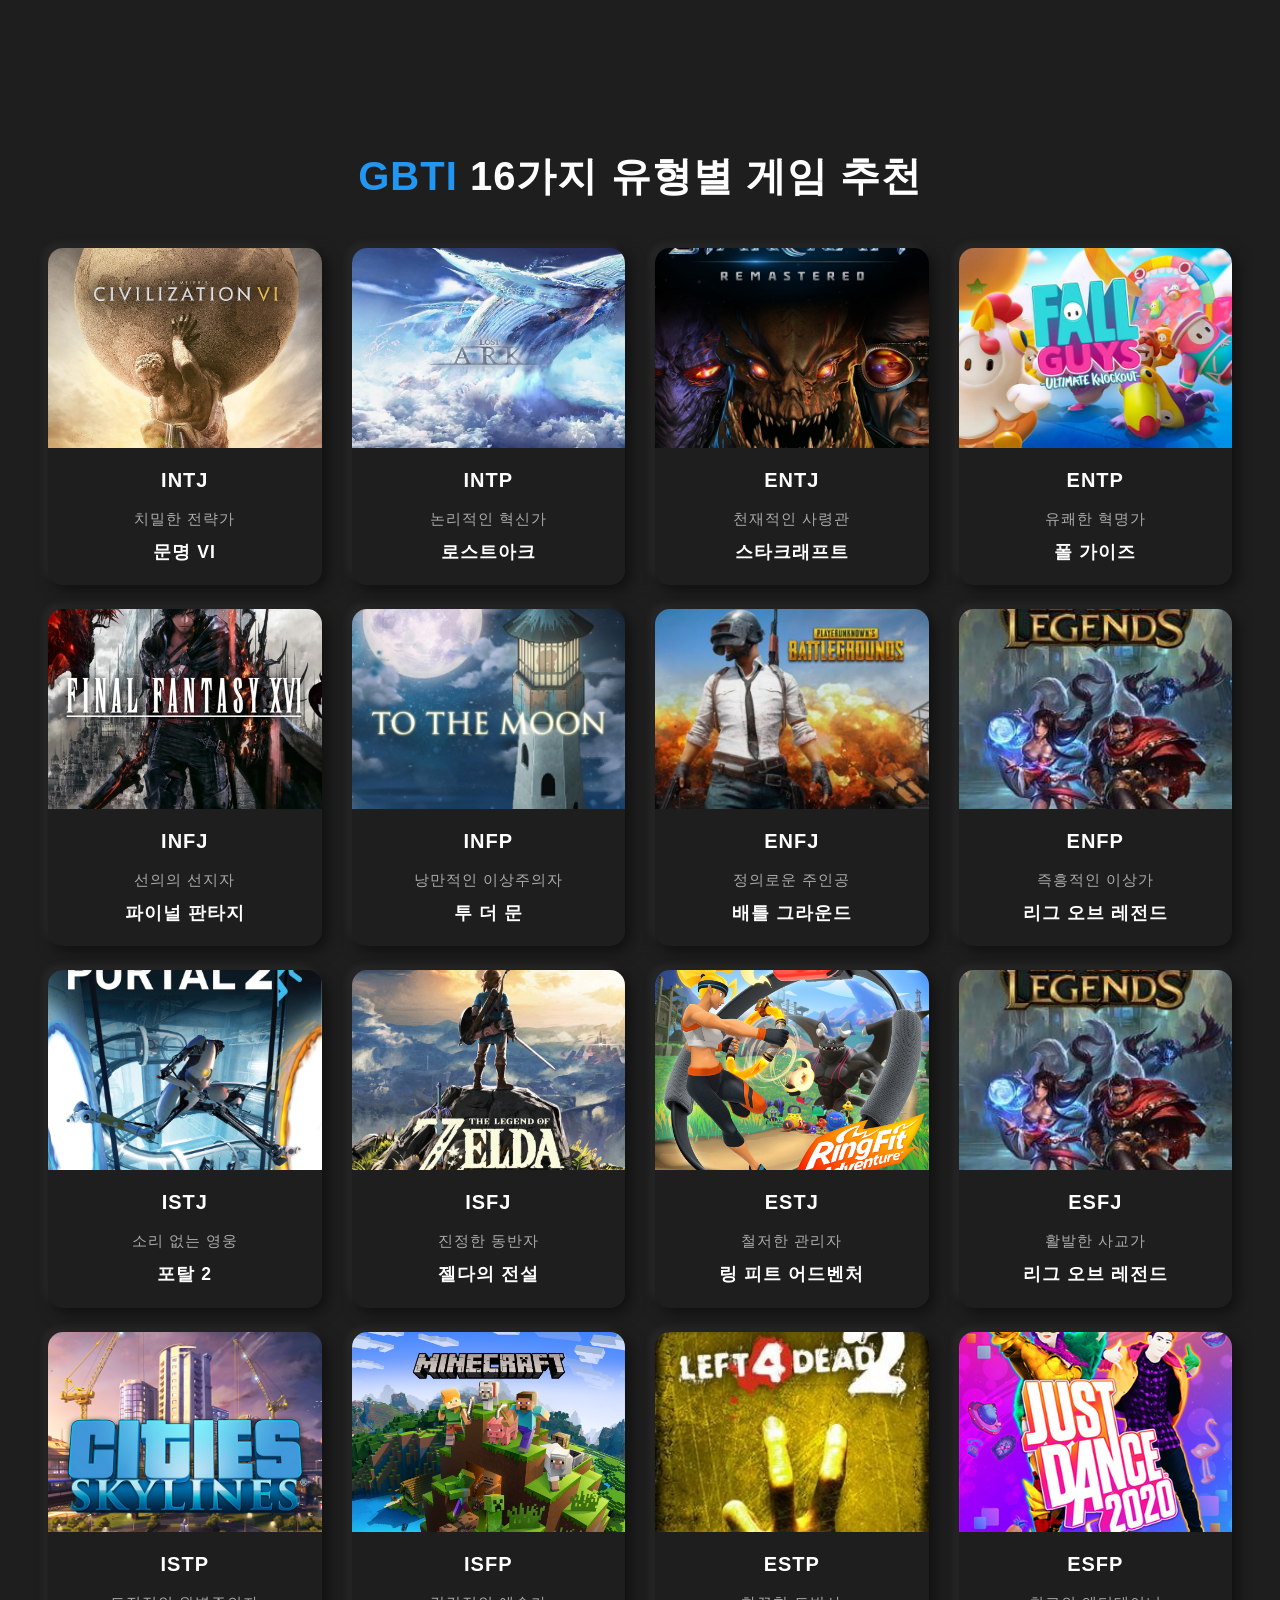
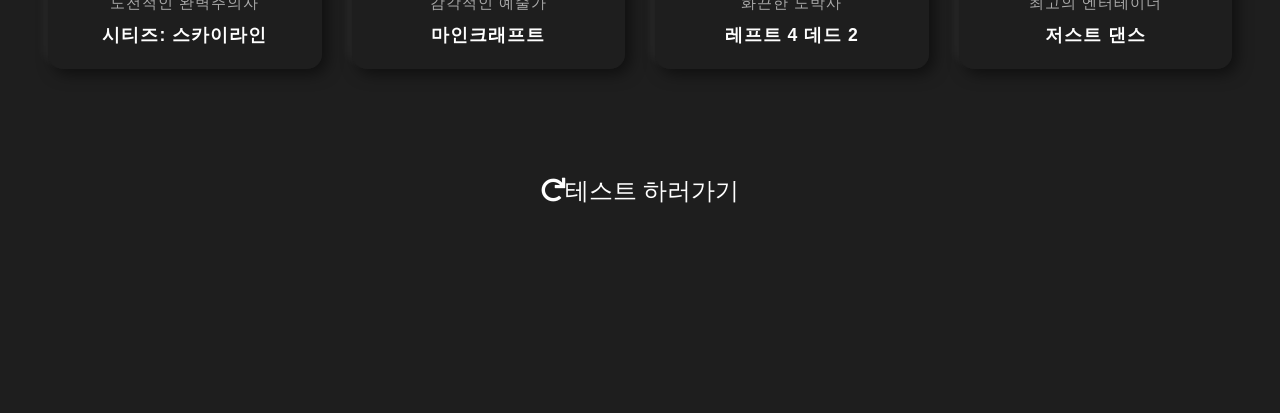
==== all-results.html @ c2b54589 "Initial commit: GBTI game recommendation site" ====
<!doctype html>
<html lang=ko>

  <head>
    <meta charset=UTF-8>
    <meta name=viewport content="width=device-width,initial-scale=1,minimum-scale=1,maximum-scale=1">
    <meta http-equiv=X-UA-Compatible content="ie=edge">
    <meta http-equiv=Content-Security-Policy content=upgrade-insecure-requests>

    <title>GBTI 전체 결과 - 16가지 유형</title>
    <link rel="icon" href="./assets/images/logo.png" type="image/png">
    
    <link rel=stylesheet href=https://cdn.jsdelivr.net/npm/bootstrap@4.5.3/dist/css/bootstrap.min.css integrity=sha384-TX8t27EcRE3e/ihU7zmQxVncDAy5uIKz4rEkgIXeMed4M0jlfIDPvg6uqKI2xXr2 crossorigin=anonymous>
    <link rel=stylesheet href=https://pro.fontawesome.com/releases/v5.10.0/css/all.css integrity=sha384-AYmEC3Yw5cVb3ZcuHtOA93w35dYTsvhLPVnYs9eStHfGJvOvKxVfELGroGkvsg+p crossorigin=anonymous>
    <link rel=stylesheet href=./assets/css/style.css>
    
    <script src=https://code.jquery.com/jquery-3.5.0.js></script>
  </head>

  <body>
    <section class="all-results">
      <div class="container-fluid px-5 mt-5 mb-5">
        <h1 class="text-center mb-5">
          <span class=title-hgl>GBTI</span> 16가지 유형별 게임 추천
        </h1>
        
        <div id="results-grid" class="row">
          <!-- JavaScript로 동적 생성 -->
        </div>

        <div class="text-center mt-5 mb-5">
          <button type=button class="starttest" onclick="location.href='./quiz.html'">
            <i class="fas fa-redo"></i>테스트 하러가기
          </button>
        </div>
      </div>
    </section>

    <script src=./assets/js/main.js></script>
    <script>
      // main.js의 result 객체에서 데이터 가져오기
      const mbtiTypes = ['INTJ', 'INTP', 'ENTJ', 'ENTP', 'INFJ', 'INFP', 'ENFJ', 'ENFP', 
                         'ISTJ', 'ISFJ', 'ESTJ', 'ESFJ', 'ISTP', 'ISFP', 'ESTP', 'ESFP'];
      
      const resultsGrid = document.getElementById('results-grid');
      
      mbtiTypes.forEach(type => {
        const data = result[type];
        if (data) {
          const col = document.createElement('div');
          col.className = 'col-sm-6 col-md-4 col-lg-3 mb-4';
          
          const imgPath = data.img.replace('image/', './assets/images/');
          
          col.innerHTML = `
            <div class="card h-100 result-card" onclick="viewResult('${type}')">
              <img src="${imgPath}" class="card-img-top" alt="${data.game}">
              <div class="card-body d-flex flex-column">
                <h5 class="card-title text-center mb-3">${type}</h5>
                <p class="card-text text-center mb-2" style="color: #aaa; font-size: 0.95rem;">
                  ${data.desc}
                </p>
                <p class="card-text text-center mt-auto">
                  <strong style="font-size: 1.1rem;">${data.game}</strong>
                </p>
              </div>
            </div>
          `;
          
          resultsGrid.appendChild(col);
        }
      });
      
      function viewResult(mbtiType) {
        // localStorage에 MBTI 타입 저장
        localStorage.setItem('mbti', mbtiType);
        
        // result 데이터 변환 및 저장
        const resultData = JSON.parse(JSON.stringify(result[mbtiType]));
        resultData.img = resultData.img.replace('image/', './assets/images/');
        resultData.img1 = resultData.img1.replace('image/', './assets/images/');
        resultData.img2 = resultData.img2.replace('image/', './assets/images/');
        resultData.img3 = resultData.img3.replace('image/', './assets/images/');
        resultData.img4 = resultData.img4.replace('image/', './assets/images/');
        resultData.img5 = resultData.img5.replace('image/', './assets/images/');
        
        localStorage.setItem('resultData', JSON.stringify(resultData));
        
        // 결과 페이지로 이동
        location.href = './result.html';
      }
    </script>

    <style>
      .all-results {
        min-height: 100vh;
        padding: 2rem 0;
      }
      
      .all-results h1 {
        color: white;
        font-weight: bold;
      }
      
      .result-card {
        cursor: pointer;
        transition: all 0.3s ease;
        border-radius: 15px;
        overflow: hidden;
        border: none;
        box-shadow: -5px -5px 10px rgba(255, 255, 255, 0.05),
                    5px 5px 15px rgba(0, 0, 0, 0.5);
        background: #1e1e1e;
      }
      
      .result-card:hover {
        transform: translateY(-10px);
        box-shadow: -8px -8px 15px rgba(255, 255, 255, 0.1),
                    8px 8px 20px rgba(0, 0, 0, 0.7);
      }
      
      .result-card img {
        height: 200px;
        object-fit: cover;
        transition: transform 0.3s ease;
      }
      
      .result-card:hover img {
        transform: scale(1.05);
      }
      
      .result-card .card-body {
        background: #1e1e1e;
        color: white;
      }
      
      .result-card .card-title {
        font-weight: bold;
        color: white;
      }
      
      .result-card .card-text {
        color: #ccc;
      }
      
      .result-card .card-text strong {
        color: white;
      }
      
      .badge-dark {
        background: linear-gradient(135deg, #667eea 0%, #764ba2 100%);
      }
    </style>
  </body>
</html>
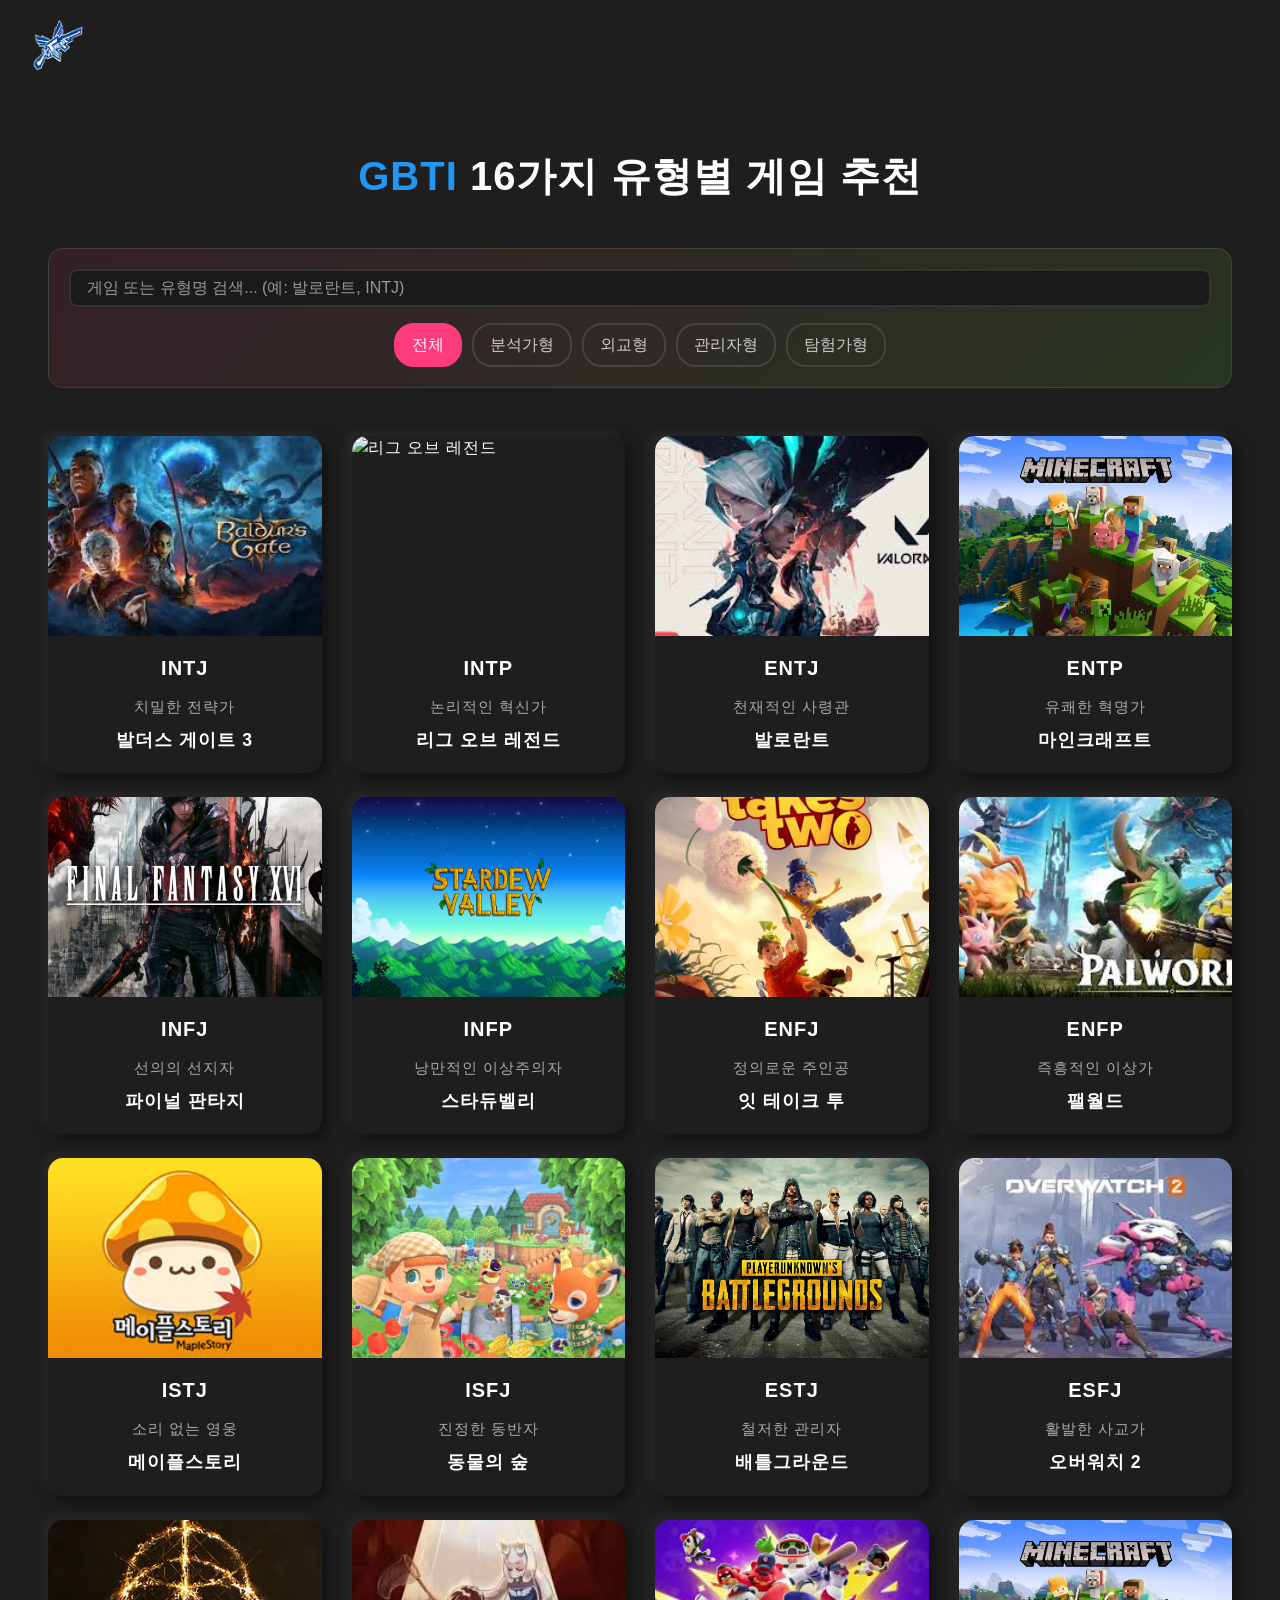
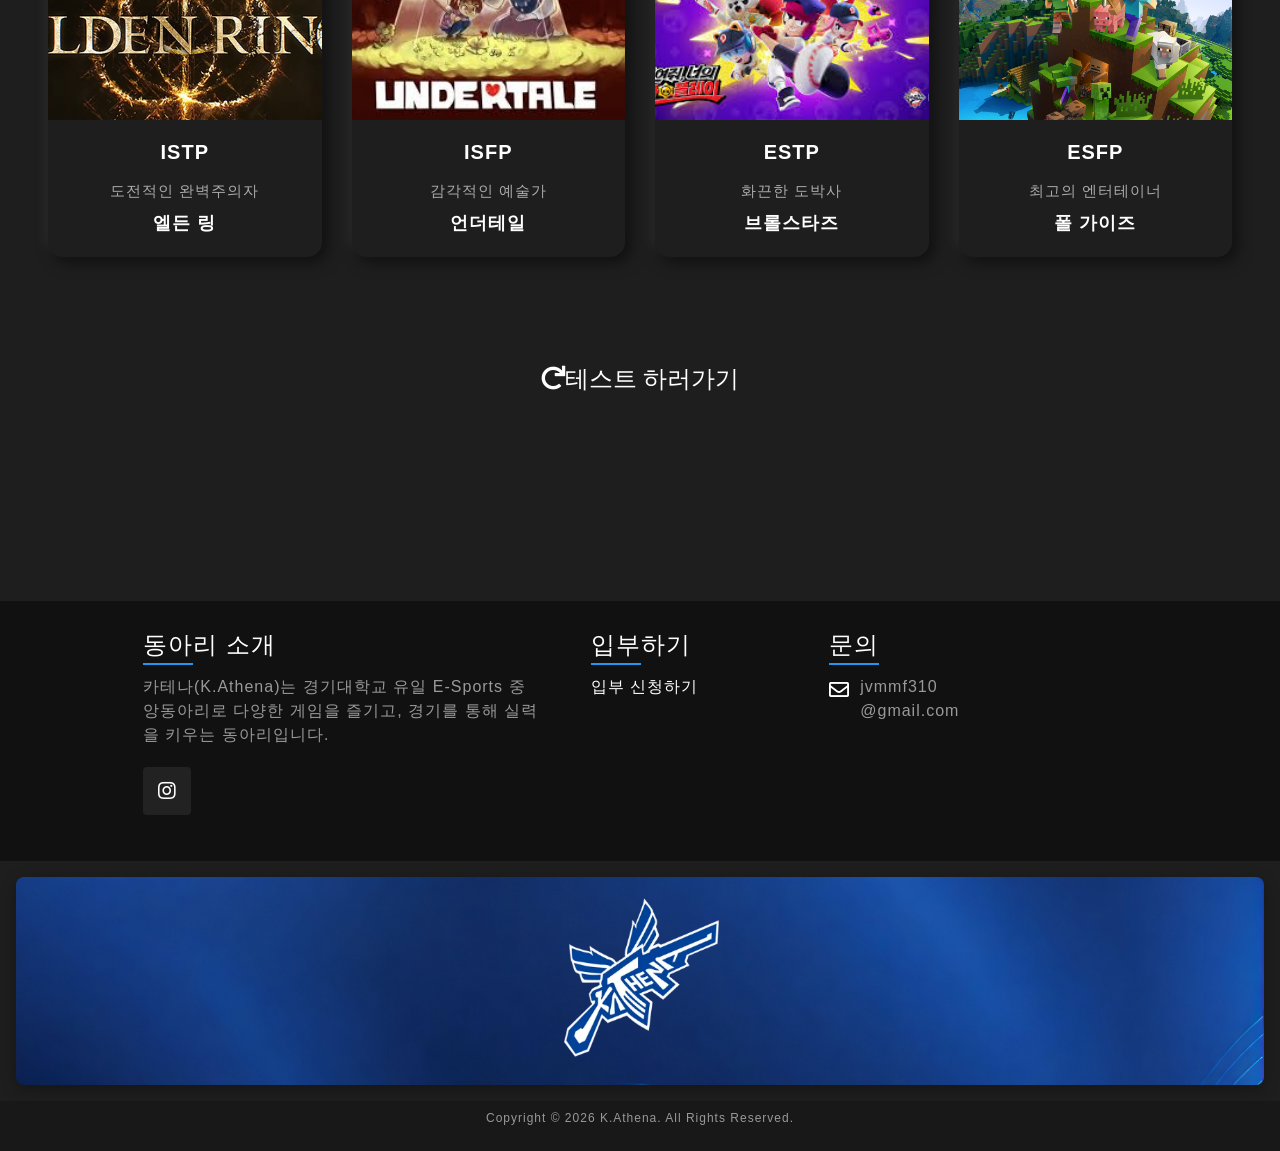
==== commit 00e32507: "Update MBTI game recommendations and improve features - Update all 16 MBTI types with new game selec" ====
--- a/all-results.html
+++ b/all-results.html
@@ -18,11 +18,25 @@
   </head>
 
   <body>
+    <div id="header"></div>
     <section class="all-results">
       <div class="container-fluid px-5 mt-5 mb-5">
         <h1 class="text-center mb-5">
           <span class=title-hgl>GBTI</span> 16가지 유형별 게임 추천
         </h1>
+        
+        <!-- 검색 및 필터 바 -->
+        <div class="search-filter-bar mb-5">
+          <input type="text" id="searchInput" class="form-control search-input" 
+                 placeholder="게임 또는 유형명 검색... (예: 발로란트, INTJ)">
+          <div class="filter-buttons mt-3">
+            <button class="filter-btn active" data-filter="all">전체</button>
+            <button class="filter-btn" data-filter="analyst">분석가형</button>
+            <button class="filter-btn" data-filter="diplomat">외교형</button>
+            <button class="filter-btn" data-filter="manager">관리자형</button>
+            <button class="filter-btn" data-filter="explorer">탐험가형</button>
+          </div>
+        </div>
         
         <div id="results-grid" class="row">
           <!-- JavaScript로 동적 생성 -->
@@ -35,20 +49,58 @@
         </div>
       </div>
     </section>
+    
+    <div id="footer"></div>
 
     <script src=./assets/js/main.js></script>
     <script>
-      // main.js의 result 객체에서 데이터 가져오기
+      const CATEGORIES = {
+        analyst: ['INTJ', 'INTP', 'ENTJ', 'ENTP'],
+        diplomat: ['INFJ', 'INFP', 'ENFJ', 'ENFP'],
+        manager: ['ISTJ', 'ISFJ', 'ESTJ', 'ESFJ'],
+        explorer: ['ISTP', 'ISFP', 'ESTP', 'ESFP']
+      };
+
       const mbtiTypes = ['INTJ', 'INTP', 'ENTJ', 'ENTP', 'INFJ', 'INFP', 'ENFJ', 'ENFP', 
                          'ISTJ', 'ISFJ', 'ESTJ', 'ESFJ', 'ISTP', 'ISFP', 'ESTP', 'ESFP'];
       
-      const resultsGrid = document.getElementById('results-grid');
-      
-      mbtiTypes.forEach(type => {
-        const data = result[type];
-        if (data) {
+      let currentFilter = 'all';
+      let currentSearch = '';
+      
+      function renderResults() {
+        const resultsGrid = document.getElementById('results-grid');
+        resultsGrid.innerHTML = '';
+        
+        const filteredTypes = mbtiTypes.filter(type => {
+          const data = result[type];
+          if (!data) return false;
+          
+          // 필터링 체크
+          if (currentFilter !== 'all') {
+            const categoryTypes = CATEGORIES[currentFilter] || [];
+            if (!categoryTypes.includes(type)) return false;
+          }
+          
+          // 검색 체크
+          if (currentSearch.trim()) {
+            const search = currentSearch.toLowerCase();
+            return type.toLowerCase().includes(search) || 
+                   data.game.toLowerCase().includes(search) ||
+                   data.desc.toLowerCase().includes(search);
+          }
+          
+          return true;
+        });
+        
+        if (filteredTypes.length === 0) {
+          resultsGrid.innerHTML = '<div class="col-12 text-center mt-5"><p style="color: #999; font-size: 1.2rem;">검색 결과가 없습니다.</p></div>';
+          return;
+        }
+        
+        filteredTypes.forEach(type => {
+          const data = result[type];
           const col = document.createElement('div');
-          col.className = 'col-sm-6 col-md-4 col-lg-3 mb-4';
+          col.className = 'col-sm-6 col-md-4 col-lg-3 mb-4 result-item';
           
           const imgPath = data.img.replace('image/', './assets/images/');
           
@@ -68,7 +120,28 @@
           `;
           
           resultsGrid.appendChild(col);
-        }
+        });
+      }
+      
+      // 초기 렌더링
+      document.addEventListener('DOMContentLoaded', function() {
+        renderResults();
+        
+        // 검색 입력 이벤트
+        document.getElementById('searchInput').addEventListener('input', (e) => {
+          currentSearch = e.target.value;
+          renderResults();
+        });
+        
+        // 필터 버튼 이벤트
+        document.querySelectorAll('.filter-btn').forEach(btn => {
+          btn.addEventListener('click', function() {
+            document.querySelectorAll('.filter-btn').forEach(b => b.classList.remove('active'));
+            this.classList.add('active');
+            currentFilter = this.dataset.filter;
+            renderResults();
+          });
+        });
       });
       
       function viewResult(mbtiType) {
@@ -100,6 +173,60 @@
       .all-results h1 {
         color: white;
         font-weight: bold;
+      }
+      
+      .search-filter-bar {
+        background: linear-gradient(135deg, rgba(255,59,127,0.1), rgba(146,255,79,0.1));
+        padding: 20px;
+        border-radius: 15px;
+        border: 1px solid rgba(255,255,255,0.1);
+      }
+      
+      .search-input {
+        background: #1a1a1a !important;
+        border: 2px solid #333 !important;
+        color: white !important;
+        padding: 12px 16px !important;
+        border-radius: 8px !important;
+        font-size: 1rem !important;
+      }
+      
+      .search-input:focus {
+        border-color: #ff3b7f !important;
+        box-shadow: 0 0 10px rgba(255,59,127,0.3) !important;
+      }
+      
+      .search-input::placeholder {
+        color: #999 !important;
+      }
+      
+      .filter-buttons {
+        display: flex;
+        gap: 10px;
+        flex-wrap: wrap;
+        justify-content: center;
+      }
+      
+      .filter-btn {
+        padding: 8px 16px;
+        border: 2px solid #444;
+        background: transparent;
+        color: #ccc;
+        border-radius: 20px;
+        cursor: pointer;
+        transition: all 0.3s ease;
+        font-weight: 500;
+      }
+      
+      .filter-btn:hover {
+        border-color: #ff3b7f;
+        color: #ff3b7f;
+      }
+      
+      .filter-btn.active {
+        background: #ff3b7f;
+        border-color: #ff3b7f;
+        color: white;
       }
       
       .result-card {
@@ -146,10 +273,13 @@
       .result-card .card-text strong {
         color: white;
       }
-      
-      .badge-dark {
-        background: linear-gradient(135deg, #667eea 0%, #764ba2 100%);
-      }
     </style>
+
+<script>
+  $(function() {
+    $("#header").load("./components/header.html");
+    $("#footer").load("./components/footer.html");
+  });
+</script>
   </body>
 </html>
